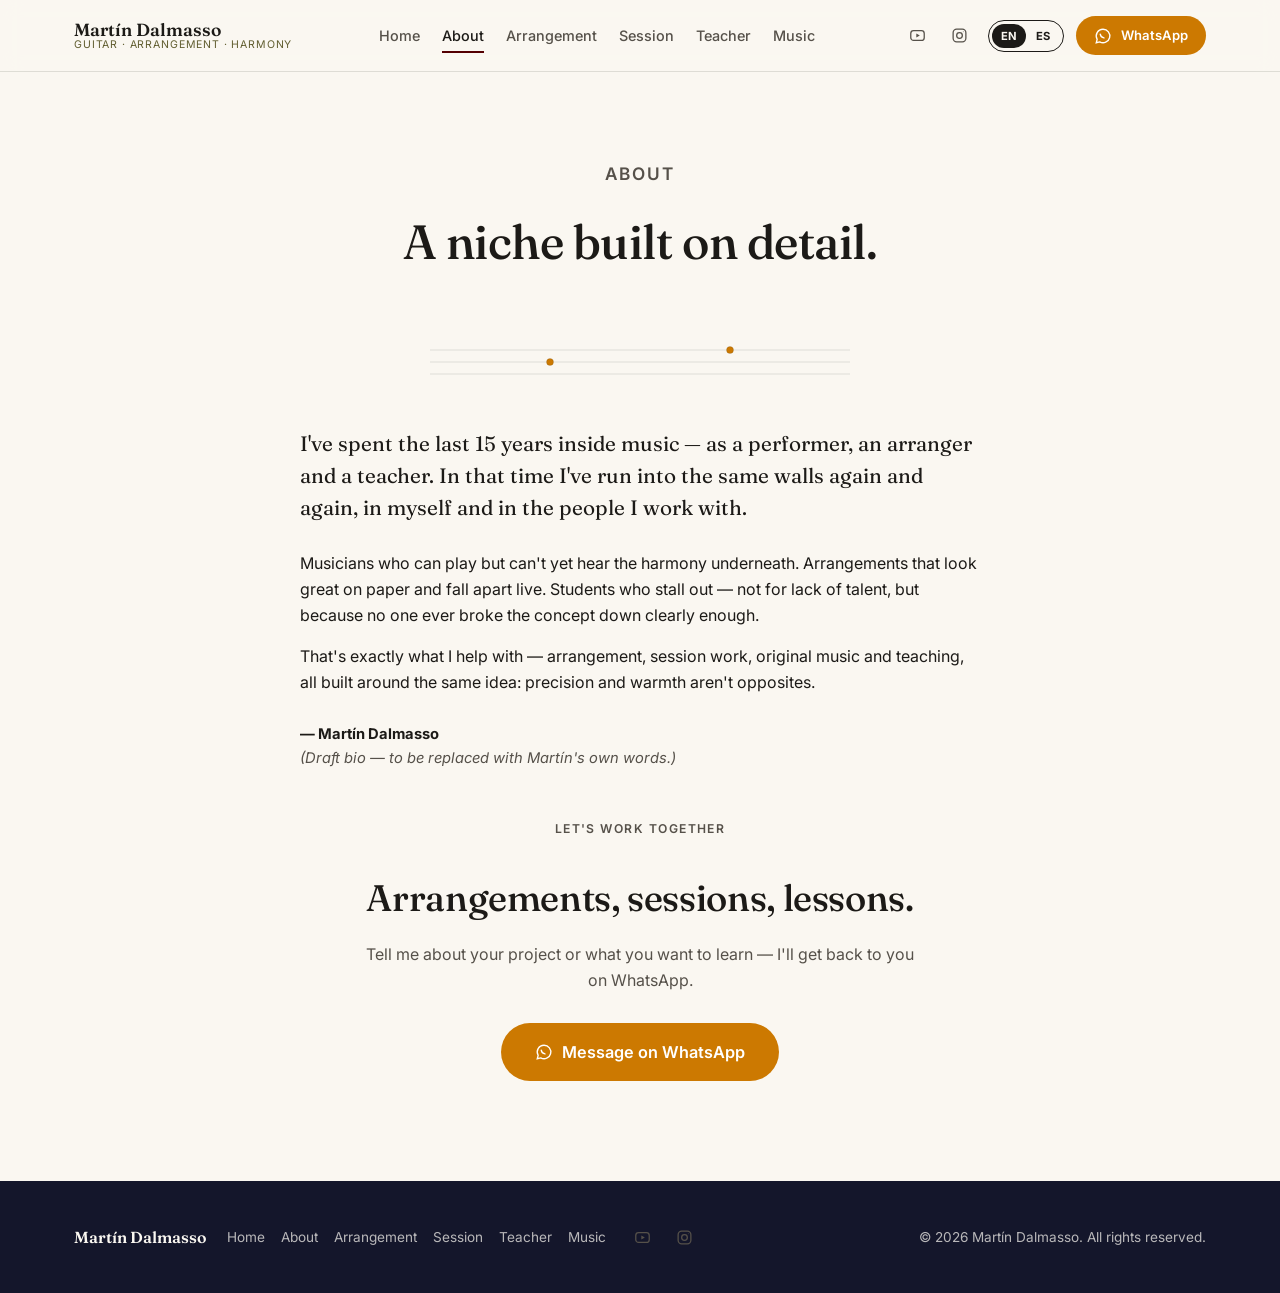
==== about.html @ 407b7cae "Rebuild as multi-page site with real photos, WhatsApp CTA, GH Pages deploy Per client feedback: sepa" ====
<!DOCTYPE html>
<html lang="en">
<head>
<meta charset="UTF-8">
<meta name="viewport" content="width=device-width, initial-scale=1.0">
<title>About — Martín Dalmasso</title>
<meta name="description" content="About Martín Dalmasso: 15 years as a performer, arranger and teacher of modern jazz guitar.">
<link rel="icon" href="data:,">
<link rel="preconnect" href="https://fonts.googleapis.com">
<link rel="preconnect" href="https://fonts.gstatic.com" crossorigin>
<link href="https://fonts.googleapis.com/css2?family=Fraunces:opsz,wght@9..144,400;9..144,500;9..144,600&family=Inter:wght@400;500;600&display=swap" rel="stylesheet">
<link rel="stylesheet" href="css/style.css">
</head>
<body data-page="about">

<a class="skip-link" href="#main" data-i18n="skip">Skip to content</a>

<header class="site-header">
  <div class="header-inner">
    <a class="brand" href="index.html">
      <span class="brand-name">Martín Dalmasso</span>
      <span class="brand-tag" data-i18n="brandTag">guitar · arrangement · harmony</span>
    </a>

    <nav class="main-nav" id="mainNav" aria-label="Primary">
      <a href="index.html" data-page="home" data-i18n="navHome">Home</a>
      <a href="about.html" data-page="about" data-i18n="navAbout">About</a>
      <a href="services/arrangement.html" data-page="arrangement" data-i18n="navArrangement">Arrangement</a>
      <a href="services/session.html" data-page="session" data-i18n="navSession">Session</a>
      <a href="services/teacher.html" data-page="teacher" data-i18n="navTeacher">Teacher</a>
      <a href="services/music.html" data-page="music" data-i18n="navMusic">Music</a>
    </nav>

    <div class="header-actions">
      <div class="social-icons">
        <a href="https://www.youtube.com/@martindalmassom" target="_blank" rel="noopener" aria-label="YouTube">
          <svg viewBox="0 0 24 24" fill="none" stroke="currentColor" stroke-width="1.8"><rect x="2.5" y="5" width="19" height="14" rx="4"></rect><path d="M10.3 9.3v5.4l5-2.7z" fill="currentColor" stroke="none"></path></svg>
        </a>
        <a href="https://www.instagram.com/martindalmassom/" target="_blank" rel="noopener" aria-label="Instagram">
          <svg viewBox="0 0 24 24" fill="none" stroke="currentColor" stroke-width="1.8"><rect x="3" y="3" width="18" height="18" rx="5"></rect><circle cx="12" cy="12" r="4"></circle><circle cx="17.3" cy="6.7" r="0.6" fill="currentColor" stroke="none"></circle></svg>
        </a>
      </div>
      <button class="lang-switch" id="langSwitch" type="button" role="group" aria-label="Language">
        <span class="lang-thumb" aria-hidden="true"></span>
        <span class="lang-opt" data-lang="en">EN</span>
        <span class="lang-opt" data-lang="es">ES</span>
      </button>
      <a class="btn btn-primary btn-small cta-whatsapp" href="#" target="_blank" rel="noopener">
        <svg class="btn-icon" viewBox="0 0 24 24" fill="none" stroke="currentColor" stroke-width="1.8"><path d="M12 3a9 9 0 0 0-7.8 13.5L3 21l4.6-1.2A9 9 0 1 0 12 3z"></path><path d="M8.3 9.6c.4 2.6 2.4 4.6 5 5" stroke-linecap="round"></path></svg>
        <span class="btn-label" data-i18n="ctaWhatsapp">WhatsApp</span>
      </a>
      <button class="nav-toggle" id="navToggle" type="button" aria-expanded="false" aria-controls="mainNav" aria-label="Menu">
        <span></span><span></span><span></span>
      </button>
    </div>
  </div>
</header>

<main id="main">

  <section class="page-copy is-centered" style="padding-top:88px;">
    <div class="section-inner">
      <div class="copy-wrap">
        <p class="eyebrow" data-i18n="aboutEyebrow">About</p>
        <h1 data-i18n="aboutTitle">A niche built on detail.</h1>
      </div>
    </div>
  </section>

  <svg class="staff-divider" viewBox="0 0 420 44" aria-hidden="true">
    <line x1="0" y1="10" x2="420" y2="10"></line>
    <line x1="0" y1="22" x2="420" y2="22"></line>
    <line x1="0" y1="34" x2="420" y2="34"></line>
    <circle class="note-dot" cx="120" cy="22" r="3.5"></circle>
    <circle class="note-dot" cx="300" cy="10" r="3.5"></circle>
  </svg>

  <section class="pitch">
    <div class="section-inner">
      <div class="copy-wrap">
        <blockquote data-i18n="pitchP1">I've spent the last 15 years inside music — as a performer, an arranger and a teacher. In that time I've run into the same walls again and again, in myself and in the people I work with.</blockquote>
        <p data-i18n="pitchP2">Musicians who can play but can't yet hear the harmony underneath. Arrangements that look great on paper and fall apart live. Students who stall out — not for lack of talent, but because no one ever broke the concept down clearly enough.</p>
        <p data-i18n="pitchP3">That's exactly what I help with — arrangement, session work, original music and teaching, all built around the same idea: precision and warmth aren't opposites.</p>
        <p class="pitch-signoff"><strong data-i18n="pitchSignoff">— Martín Dalmasso</strong><br><em data-i18n="pitchNote">(Draft bio — to be replaced with Martín's own words.)</em></p>
      </div>
    </div>
  </section>

  <section class="cta-band" id="contact">
    <div class="section-inner">
      <div class="copy-wrap">
        <p class="eyebrow eyebrow-maroon" data-i18n="ctaBandEyebrow">Let's work together</p>
        <h2 data-i18n="ctaBandTitle">Arrangements, sessions, lessons.</h2>
        <p data-i18n="ctaBandDesc">Tell me about your project or what you want to learn — I'll get back to you on WhatsApp.</p>
        <a class="btn btn-primary btn-large cta-whatsapp" href="#" target="_blank" rel="noopener">
          <svg class="btn-icon" viewBox="0 0 24 24" fill="none" stroke="currentColor" stroke-width="1.8"><path d="M12 3a9 9 0 0 0-7.8 13.5L3 21l4.6-1.2A9 9 0 1 0 12 3z"></path><path d="M8.3 9.6c.4 2.6 2.4 4.6 5 5" stroke-linecap="round"></path></svg>
          <span data-i18n="ctaBandButton">Message on WhatsApp</span>
        </a>
      </div>
    </div>
  </section>

</main>

<footer class="site-footer">
  <div class="section-inner footer-inner">
    <span class="brand-name small">Martín Dalmasso</span>
    <nav class="footer-nav" aria-label="Footer">
      <a href="index.html" data-i18n="navHome">Home</a>
      <a href="about.html" data-i18n="navAbout">About</a>
      <a href="services/arrangement.html" data-i18n="navArrangement">Arrangement</a>
      <a href="services/session.html" data-i18n="navSession">Session</a>
      <a href="services/teacher.html" data-i18n="navTeacher">Teacher</a>
      <a href="services/music.html" data-i18n="navMusic">Music</a>
    </nav>
    <div class="social-icons">
      <a href="https://www.youtube.com/@martindalmassom" target="_blank" rel="noopener" aria-label="YouTube">
        <svg viewBox="0 0 24 24" fill="none" stroke="currentColor" stroke-width="1.8"><rect x="2.5" y="5" width="19" height="14" rx="4"></rect><path d="M10.3 9.3v5.4l5-2.7z" fill="currentColor" stroke="none"></path></svg>
      </a>
      <a href="https://www.instagram.com/martindalmassom/" target="_blank" rel="noopener" aria-label="Instagram">
        <svg viewBox="0 0 24 24" fill="none" stroke="currentColor" stroke-width="1.8"><rect x="3" y="3" width="18" height="18" rx="5"></rect><circle cx="12" cy="12" r="4"></circle><circle cx="17.3" cy="6.7" r="0.6" fill="currentColor" stroke="none"></circle></svg>
      </a>
    </div>
    <span class="footer-note" data-i18n="footerNote">© 2026 Martín Dalmasso. All rights reserved.</span>
  </div>
</footer>

<script src="js/i18n.js"></script>
<script src="js/main.js"></script>
</body>
</html>
---- css/style.css ----
/* =========================================================
   Martín Dalmasso — design tokens
   ========================================================= */
:root{
  /* brand palette (given) */
  --olive:   #615d30;
  --amber:   #cc7901;
  --navy:    #353c56;
  --maroon:  #540002;

  /* derived neutrals — photo-forward, Kurt-Rosenwinkel-style light site */
  --paper:        #faf7f1;
  --paper-alt:    #f1ebdd;
  --ink:          #1c1a17;
  --ink-soft:     #56514a;
  --navy-deep:    #20243a;
  --navy-deeper:  #14162b;
  --line:         rgba(28,26,23,0.12);
  --line-on-dark: rgba(250,247,241,0.14);

  --font-display: "Fraunces", Georgia, serif;
  --font-body: "Inter", -apple-system, BlinkMacSystemFont, "Segoe UI", sans-serif;

  --max-width: 1180px;
  --radius: 14px;
  --ease: cubic-bezier(.22,.8,.3,1);
}

*{ box-sizing: border-box; }
html{ scroll-behavior: smooth; }
body{
  margin: 0;
  background: var(--paper);
  color: var(--ink);
  font-family: var(--font-body);
  line-height: 1.6;
  -webkit-font-smoothing: antialiased;
}
h1,h2,h3{
  font-family: var(--font-display);
  margin: 0 0 .4em;
  font-weight: 500;
  letter-spacing: -0.01em;
}
p{ margin: 0 0 1em; }
a{ color: inherit; text-decoration: none; }
img, svg{ display: block; max-width: 100%; }
.section-inner{
  max-width: var(--max-width);
  margin: 0 auto;
  padding: 0 24px;
}

.skip-link{
  position: absolute; left: -999px; top: 0;
  background: var(--ink); color: var(--paper); padding: 10px 16px; z-index: 999;
}
.skip-link:focus{ left: 12px; top: 12px; }

/* =========================================================
   Buttons
   ========================================================= */
.btn{
  display: inline-flex; align-items: center; gap: 9px;
  font-weight: 600; font-size: .95rem;
  padding: 13px 26px;
  border-radius: 999px;
  transition: transform .25s var(--ease), background .25s var(--ease), color .25s var(--ease), border-color .25s var(--ease);
  white-space: nowrap;
}
.btn-primary{
  background: var(--amber);
  color: #fff;
}
.btn-primary:hover{ background: var(--maroon); transform: translateY(-1px); }
.btn-ghost{
  border: 1.5px solid var(--ink);
  color: var(--ink);
}
.btn-ghost:hover{ background: var(--ink); color: var(--paper); }
.btn-on-dark{ border-color: rgba(250,247,241,0.55); color: var(--paper); }
.btn-on-dark:hover{ background: var(--paper); color: var(--navy-deep); }
.btn-small{ padding: 9px 18px; font-size: .82rem; }
.btn-large{ padding: 16px 34px; font-size: 1.02rem; }
.btn-icon{ width: 18px; height: 18px; flex-shrink: 0; }

/* =========================================================
   Header
   ========================================================= */
.site-header{
  position: sticky; top: 0; z-index: 100;
  background: rgba(250,247,241,0.88);
  backdrop-filter: blur(10px);
  border-bottom: 1px solid var(--line);
}
.header-inner{
  max-width: var(--max-width);
  margin: 0 auto;
  padding: 16px 24px;
  display: flex; align-items: center; justify-content: space-between;
  gap: 20px;
}
.brand{ display: flex; flex-direction: column; line-height: 1.1; }
.brand-name{ font-family: var(--font-display); font-size: 1.1rem; font-weight: 600; color: var(--ink); }
.brand-name.small{ font-size: 1rem; }
.brand-tag{ font-size: .66rem; letter-spacing: .08em; text-transform: uppercase; color: var(--olive); }

.main-nav{ display: flex; gap: 22px; font-size: .9rem; font-weight: 500; }
.main-nav a{ position: relative; padding: 4px 0; color: var(--ink-soft); transition: color .2s var(--ease); }
.main-nav a::after{
  content: ""; position: absolute; left: 0; right: 100%; bottom: -2px; height: 2px;
  background: var(--amber); transition: right .25s var(--ease);
}
.main-nav a:hover{ color: var(--ink); }
.main-nav a:hover::after{ right: 0; }
.main-nav a.is-active{ color: var(--ink); }
.main-nav a.is-active::after{ right: 0; background: var(--maroon); }

.header-actions{ display: flex; align-items: center; gap: 12px; }

.social-icons{ display: flex; align-items: center; gap: 10px; }
.social-icons a{
  display: flex; align-items: center; justify-content: center;
  width: 32px; height: 32px; border-radius: 999px;
  color: var(--ink-soft);
  transition: color .2s var(--ease), background .2s var(--ease);
}
.social-icons a:hover{ color: var(--amber); background: var(--paper-alt); }
.social-icons svg{ width: 17px; height: 17px; }
.footer .social-icons a{ color: rgba(250,247,241,0.75); }
.footer .social-icons a:hover{ color: var(--amber); background: rgba(250,247,241,0.08); }

/* language pill switch */
.lang-switch{
  position: relative;
  display: flex; align-items: center;
  width: 76px; height: 32px;
  border-radius: 999px;
  border: 1.5px solid var(--ink);
  background: transparent;
  cursor: pointer;
  padding: 3px;
  font-family: var(--font-body);
  flex-shrink: 0;
}
.lang-opt{
  flex: 1; z-index: 2; text-align: center;
  font-size: .7rem; font-weight: 700; letter-spacing: .04em;
  color: var(--ink); transition: color .25s var(--ease);
}
.lang-thumb{
  position: absolute; top: 3px; left: 3px;
  width: calc(50% - 3px); height: calc(100% - 6px);
  border-radius: 999px;
  background: var(--ink);
  transition: transform .3s var(--ease);
}
.lang-switch[data-active="es"] .lang-thumb{ transform: translateX(100%); }
.lang-switch[data-active="en"] .lang-opt[data-lang="en"],
.lang-switch[data-active="es"] .lang-opt[data-lang="es"]{ color: var(--paper); }

.nav-toggle{
  display: none;
  width: 34px; height: 34px;
  border: none; background: none; cursor: pointer;
  flex-direction: column; justify-content: center; gap: 5px;
}
.nav-toggle span{ height: 2px; background: var(--ink); border-radius: 2px; }

/* =========================================================
   Hero banner (photo-led, every page)
   ========================================================= */
.hero-banner{
  position: relative;
  width: 100%;
  height: 62vh;
  min-height: 380px;
  max-height: 680px;
  overflow: hidden;
  background: var(--navy-deeper);
}
.hero-banner img{
  width: 100%; height: 100%;
  object-fit: cover;
}
.hero-banner.pos-top img{ object-position: center 20%; }
.hero-banner.pos-mid img{ object-position: center 45%; }
.hero-banner.pos-low img{ object-position: center 65%; }

/* =========================================================
   Page copy blocks
   ========================================================= */
.eyebrow{
  font-size: .76rem; letter-spacing: .12em; text-transform: uppercase;
  color: var(--amber); font-weight: 600; margin-bottom: 16px;
}
.eyebrow-maroon{ color: var(--maroon); }

.page-copy{ padding: 72px 0 32px; }
.page-copy.is-centered{ text-align: center; }
.page-copy .copy-wrap{ max-width: 680px; }
.page-copy.is-centered .copy-wrap{ margin: 0 auto; }
.page-copy h1, .page-copy h2{ font-size: clamp(2rem, 4.4vw, 3rem); color: var(--ink); }
.page-copy p{ color: var(--ink-soft); font-size: 1.08rem; }
.page-copy p.lede{ font-size: 1.2rem; color: var(--ink); }

/* staff-line motif divider (kept from v1 — liked detail) */
.staff-divider{
  width: 100%; max-width: 420px; height: 44px; margin: 8px auto 36px;
  stroke: var(--line); stroke-width: 1;
}
.staff-divider .note-dot{ fill: var(--amber); }
.page-copy.is-left .staff-divider{ margin-left: 0; }

/* =========================================================
   Quick-nav cards (Home → service pages)
   ========================================================= */
.quicknav{ padding: 16px 0 96px; }
.quicknav-grid{
  display: grid;
  grid-template-columns: repeat(auto-fit, minmax(230px, 1fr));
  gap: 24px;
}
.quicknav-card{
  display: block;
  background: var(--paper-alt);
  border-radius: var(--radius);
  padding: 32px 26px;
  border: 1px solid var(--line);
  transition: transform .3s var(--ease), box-shadow .3s var(--ease), border-color .3s var(--ease);
}
.quicknav-card:hover{
  transform: translateY(-4px);
  box-shadow: 0 16px 40px rgba(28,26,23,.08);
  border-color: var(--amber);
}
.quicknav-icon{
  width: 40px; height: 40px; margin-bottom: 20px;
  stroke: var(--maroon); stroke-width: 2.2; fill: none;
  stroke-linecap: round; stroke-linejoin: round;
}
.quicknav-card h3{ font-size: 1.15rem; color: var(--ink); margin-bottom: 8px; }
.quicknav-card p{ font-size: .92rem; color: var(--ink-soft); margin: 0 0 14px; }
.quicknav-card .quicknav-link{ font-size: .85rem; font-weight: 600; color: var(--amber); }

/* =========================================================
   Video embeds
   ========================================================= */
.video-section{ padding: 8px 0 88px; }
.video-grid{
  display: grid;
  grid-template-columns: repeat(auto-fit, minmax(320px, 1fr));
  gap: 28px;
}
.video-frame{
  position: relative; width: 100%; padding-top: 56.25%;
  border-radius: var(--radius); overflow: hidden;
  box-shadow: 0 20px 50px rgba(28,26,23,.14);
  border: 1px solid var(--line);
  background: #000;
}
.video-frame iframe{ position: absolute; inset: 0; width: 100%; height: 100%; border: 0; }

/* =========================================================
   CTA band
   ========================================================= */
.cta-band{ padding: 10px 0 100px; text-align: center; }
.cta-band .copy-wrap{ max-width: 560px; margin: 0 auto; }
.cta-band h2{ font-size: clamp(1.7rem, 3.6vw, 2.3rem); color: var(--ink); }
.cta-band p{ color: var(--ink-soft); margin-bottom: 30px; }

/* =========================================================
   About page — first-person pitch
   ========================================================= */
.pitch{ padding: 8px 0 24px; }
.pitch .copy-wrap{ max-width: 680px; margin: 0 auto; }
.pitch blockquote{
  margin: 0 0 1.3em;
  font-family: var(--font-display);
  font-size: 1.3rem;
  line-height: 1.55;
  color: var(--ink);
}
.pitch-signoff{ font-size: .92rem; color: var(--ink-soft); margin-top: 28px; }
.pitch-signoff strong{ color: var(--ink); }

/* =========================================================
   Footer
   ========================================================= */
.site-footer{ background: var(--navy-deeper); color: rgba(250,247,241,0.72); padding: 40px 0; }
.footer-inner{
  display: flex; flex-wrap: wrap; align-items: center; gap: 20px;
  font-size: .85rem;
}
.footer-inner .brand-name{ color: var(--paper); }
.footer-nav{ display: flex; flex-wrap: wrap; gap: 16px; }
.footer-nav a:hover{ color: var(--amber); }
.footer-note{ margin-left: auto; }

/* =========================================================
   Reveal-on-scroll (minimal, respects reduced motion)
   ========================================================= */
.reveal{ opacity: 0; transform: translateY(16px); transition: opacity .6s var(--ease), transform .6s var(--ease); }
.reveal.is-visible{ opacity: 1; transform: translateY(0); }
@media (prefers-reduced-motion: reduce){
  .reveal{ opacity: 1; transform: none; transition: none; }
}

/* =========================================================
   Responsive
   ========================================================= */
@media (max-width: 980px){
  .main-nav{
    position: absolute; top: 100%; left: 0; right: 0;
    background: var(--paper);
    flex-direction: column; gap: 0;
    border-bottom: 1px solid var(--line);
    max-height: 0; overflow: hidden;
    transition: max-height .3s var(--ease);
  }
  .main-nav.is-open{ max-height: 360px; overflow-y: auto; }
  .main-nav a{ padding: 14px 24px; border-top: 1px solid var(--line); }
  .main-nav a::after{ display: none; }
  .nav-toggle{ display: flex; }
  .header-actions .social-icons{ display: none; }
}

@media (max-width: 620px){
  .hero-banner{ height: 46vh; min-height: 300px; }
  .page-copy{ padding: 52px 0 24px; }
  .footer-inner{ flex-direction: column; align-items: flex-start; }
  .footer-note{ margin-left: 0; }
  .header-actions .btn-small span.btn-label{ display: none; }
  .header-inner{ gap: 10px; }
  .brand-tag{ display: none; }
  .brand-name{ font-size: 1rem; white-space: nowrap; }
  .header-actions{ gap: 8px; }
  .lang-switch{ width: 68px; }
}
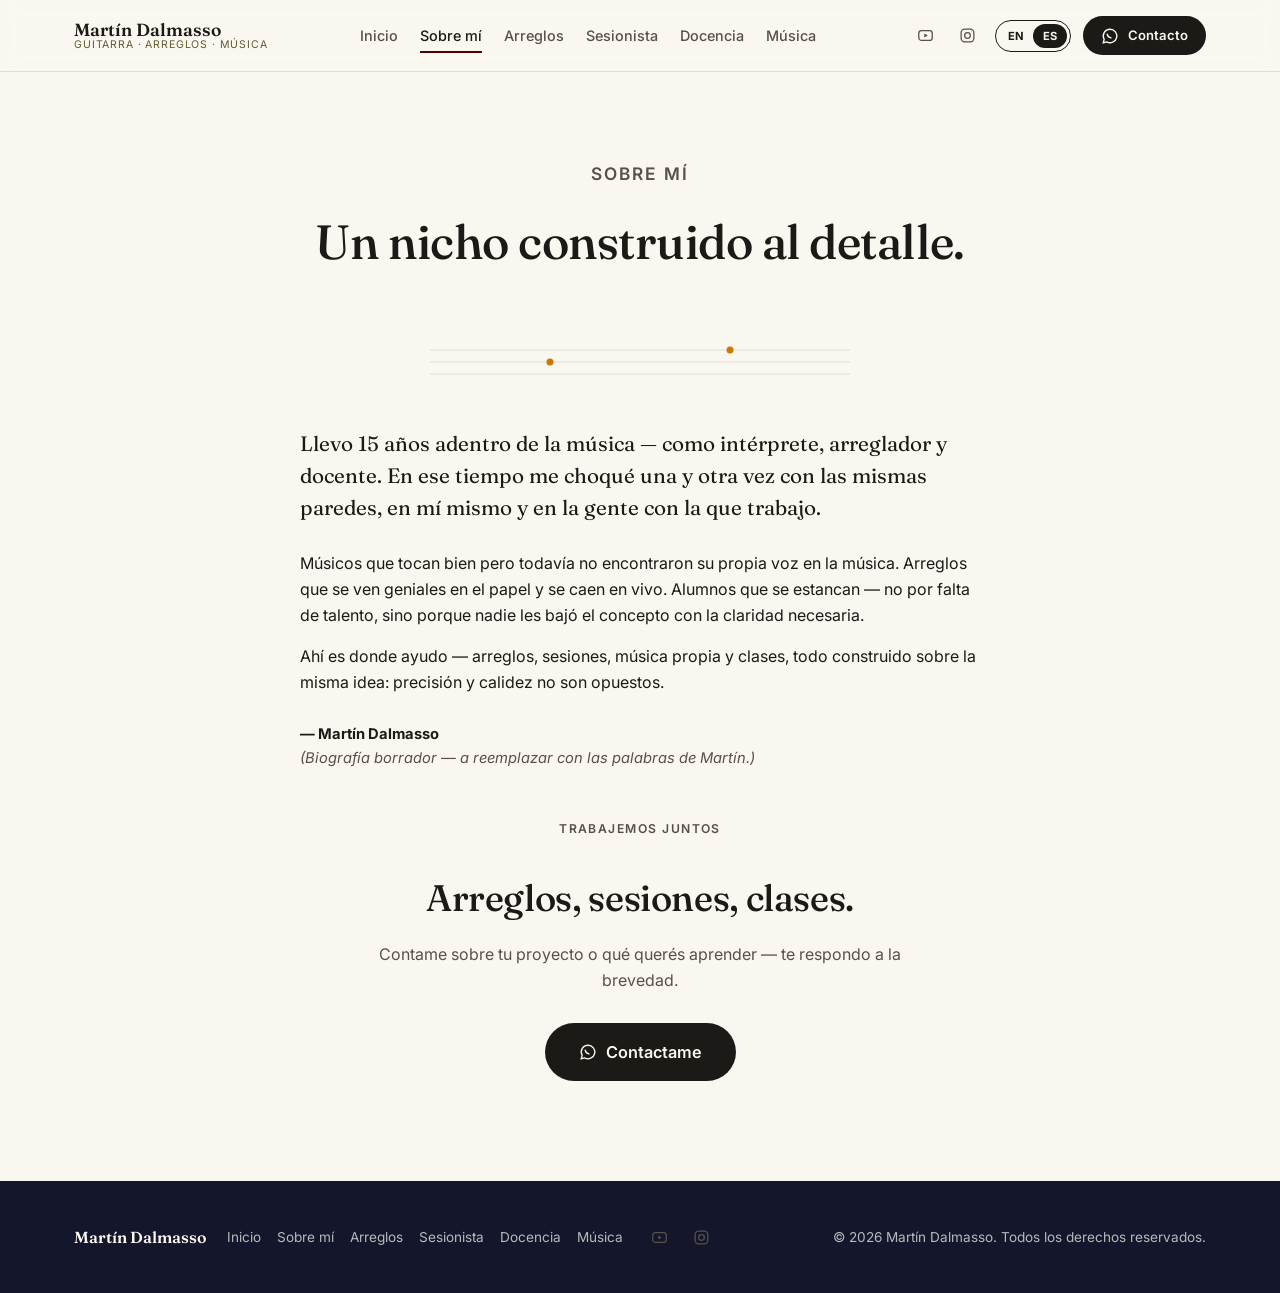
==== commit fc1f1746: "Meeting feedback: Spanish default, de-brand CTA, black button, string animation - Default language i" ====
--- a/about.html
+++ b/about.html
@@ -19,7 +19,7 @@
   <div class="header-inner">
     <a class="brand" href="index.html">
       <span class="brand-name">Martín Dalmasso</span>
-      <span class="brand-tag" data-i18n="brandTag">guitar · arrangement · harmony</span>
+      <span class="brand-tag" data-i18n="brandTag">guitar · arrangement · music</span>
     </a>
 
     <nav class="main-nav" id="mainNav" aria-label="Primary">
@@ -45,9 +45,9 @@
         <span class="lang-opt" data-lang="en">EN</span>
         <span class="lang-opt" data-lang="es">ES</span>
       </button>
-      <a class="btn btn-primary btn-small cta-whatsapp" href="#" target="_blank" rel="noopener">
+      <a class="btn btn-primary btn-small cta-contact" href="#" target="_blank" rel="noopener">
         <svg class="btn-icon" viewBox="0 0 24 24" fill="none" stroke="currentColor" stroke-width="1.8"><path d="M12 3a9 9 0 0 0-7.8 13.5L3 21l4.6-1.2A9 9 0 1 0 12 3z"></path><path d="M8.3 9.6c.4 2.6 2.4 4.6 5 5" stroke-linecap="round"></path></svg>
-        <span class="btn-label" data-i18n="ctaWhatsapp">WhatsApp</span>
+        <span class="btn-label" data-i18n="ctaContact">Contact</span>
       </a>
       <button class="nav-toggle" id="navToggle" type="button" aria-expanded="false" aria-controls="mainNav" aria-label="Menu">
         <span></span><span></span><span></span>
@@ -67,19 +67,21 @@
     </div>
   </section>
 
-  <svg class="staff-divider" viewBox="0 0 420 44" aria-hidden="true">
-    <line x1="0" y1="10" x2="420" y2="10"></line>
-    <line x1="0" y1="22" x2="420" y2="22"></line>
-    <line x1="0" y1="34" x2="420" y2="34"></line>
-    <circle class="note-dot" cx="120" cy="22" r="3.5"></circle>
-    <circle class="note-dot" cx="300" cy="10" r="3.5"></circle>
-  </svg>
+  <div class="strings-wrap is-standalone">
+    <svg class="strings" viewBox="0 0 420 44" preserveAspectRatio="none" aria-hidden="true">
+      <path class="string-line" data-y="10"></path>
+      <path class="string-line" data-y="22"></path>
+      <path class="string-line" data-y="34"></path>
+      <circle class="note-dot" cx="120" cy="22" r="3.5"></circle>
+      <circle class="note-dot" cx="300" cy="10" r="3.5"></circle>
+    </svg>
+  </div>
 
   <section class="pitch">
     <div class="section-inner">
       <div class="copy-wrap">
         <blockquote data-i18n="pitchP1">I've spent the last 15 years inside music — as a performer, an arranger and a teacher. In that time I've run into the same walls again and again, in myself and in the people I work with.</blockquote>
-        <p data-i18n="pitchP2">Musicians who can play but can't yet hear the harmony underneath. Arrangements that look great on paper and fall apart live. Students who stall out — not for lack of talent, but because no one ever broke the concept down clearly enough.</p>
+        <p data-i18n="pitchP2">Musicians who can play but haven't yet found their own voice in the music. Arrangements that look great on paper and fall apart live. Students who stall out — not for lack of talent, but because no one ever broke the concept down clearly enough.</p>
         <p data-i18n="pitchP3">That's exactly what I help with — arrangement, session work, original music and teaching, all built around the same idea: precision and warmth aren't opposites.</p>
         <p class="pitch-signoff"><strong data-i18n="pitchSignoff">— Martín Dalmasso</strong><br><em data-i18n="pitchNote">(Draft bio — to be replaced with Martín's own words.)</em></p>
       </div>
@@ -91,10 +93,10 @@
       <div class="copy-wrap">
         <p class="eyebrow eyebrow-maroon" data-i18n="ctaBandEyebrow">Let's work together</p>
         <h2 data-i18n="ctaBandTitle">Arrangements, sessions, lessons.</h2>
-        <p data-i18n="ctaBandDesc">Tell me about your project or what you want to learn — I'll get back to you on WhatsApp.</p>
-        <a class="btn btn-primary btn-large cta-whatsapp" href="#" target="_blank" rel="noopener">
+        <p data-i18n="ctaBandDesc">Tell me about your project or what you want to learn — I'll get back to you soon.</p>
+        <a class="btn btn-primary btn-large cta-contact" href="#" target="_blank" rel="noopener">
           <svg class="btn-icon" viewBox="0 0 24 24" fill="none" stroke="currentColor" stroke-width="1.8"><path d="M12 3a9 9 0 0 0-7.8 13.5L3 21l4.6-1.2A9 9 0 1 0 12 3z"></path><path d="M8.3 9.6c.4 2.6 2.4 4.6 5 5" stroke-linecap="round"></path></svg>
-          <span data-i18n="ctaBandButton">Message on WhatsApp</span>
+          <span data-i18n="ctaBandButton">Get in touch</span>
         </a>
       </div>
     </div>
--- a/css/style.css
+++ b/css/style.css
@@ -69,8 +69,8 @@
   white-space: nowrap;
 }
 .btn-primary{
-  background: var(--amber);
-  color: #fff;
+  background: var(--ink);
+  color: var(--paper);
 }
 .btn-primary:hover{ background: var(--maroon); transform: translateY(-1px); }
 .btn-ghost{
@@ -204,13 +204,42 @@
 .page-copy p{ color: var(--ink-soft); font-size: 1.08rem; }
 .page-copy p.lede{ font-size: 1.2rem; color: var(--ink); }
 
-/* staff-line motif divider (kept from v1 — liked detail) */
-.staff-divider{
-  width: 100%; max-width: 420px; height: 44px; margin: 8px auto 36px;
-  stroke: var(--line); stroke-width: 1;
-}
-.staff-divider .note-dot{ fill: var(--amber); }
-.page-copy.is-left .staff-divider{ margin-left: 0; }
+/* =========================================================
+   Animated strings (guitar-string background motif)
+   Draws itself in on load; bends toward the pointer on hover.
+   See initStrings() in js/main.js.
+   ========================================================= */
+.strings-wrap{ position: relative; }
+.strings-wrap > .section-inner,
+.strings-wrap > .copy-wrap{ position: relative; z-index: 1; }
+.strings{
+  position: absolute;
+  inset: 0;
+  width: 100%;
+  height: 100%;
+  z-index: 0;
+  overflow: visible;
+}
+.string-line{
+  fill: none;
+  stroke: var(--line);
+  stroke-width: 1;
+}
+.strings .note-dot{ fill: var(--amber); opacity: .85; }
+@media (prefers-reduced-motion: reduce){
+  .string-line, .strings .note-dot{ transition: none !important; }
+}
+
+/* Standalone variant — the SVG *is* the content (e.g. the About-page
+   divider), not a background layer behind other elements. */
+.strings-wrap.is-standalone{
+  width: 100%; max-width: 420px; margin: 8px auto 36px;
+}
+.strings-wrap.is-standalone .strings{
+  position: static;
+  width: 100%; height: 44px;
+}
+.page-copy.is-left .strings-wrap.is-standalone{ margin-left: 0; }
 
 /* =========================================================
    Quick-nav cards (Home → service pages)
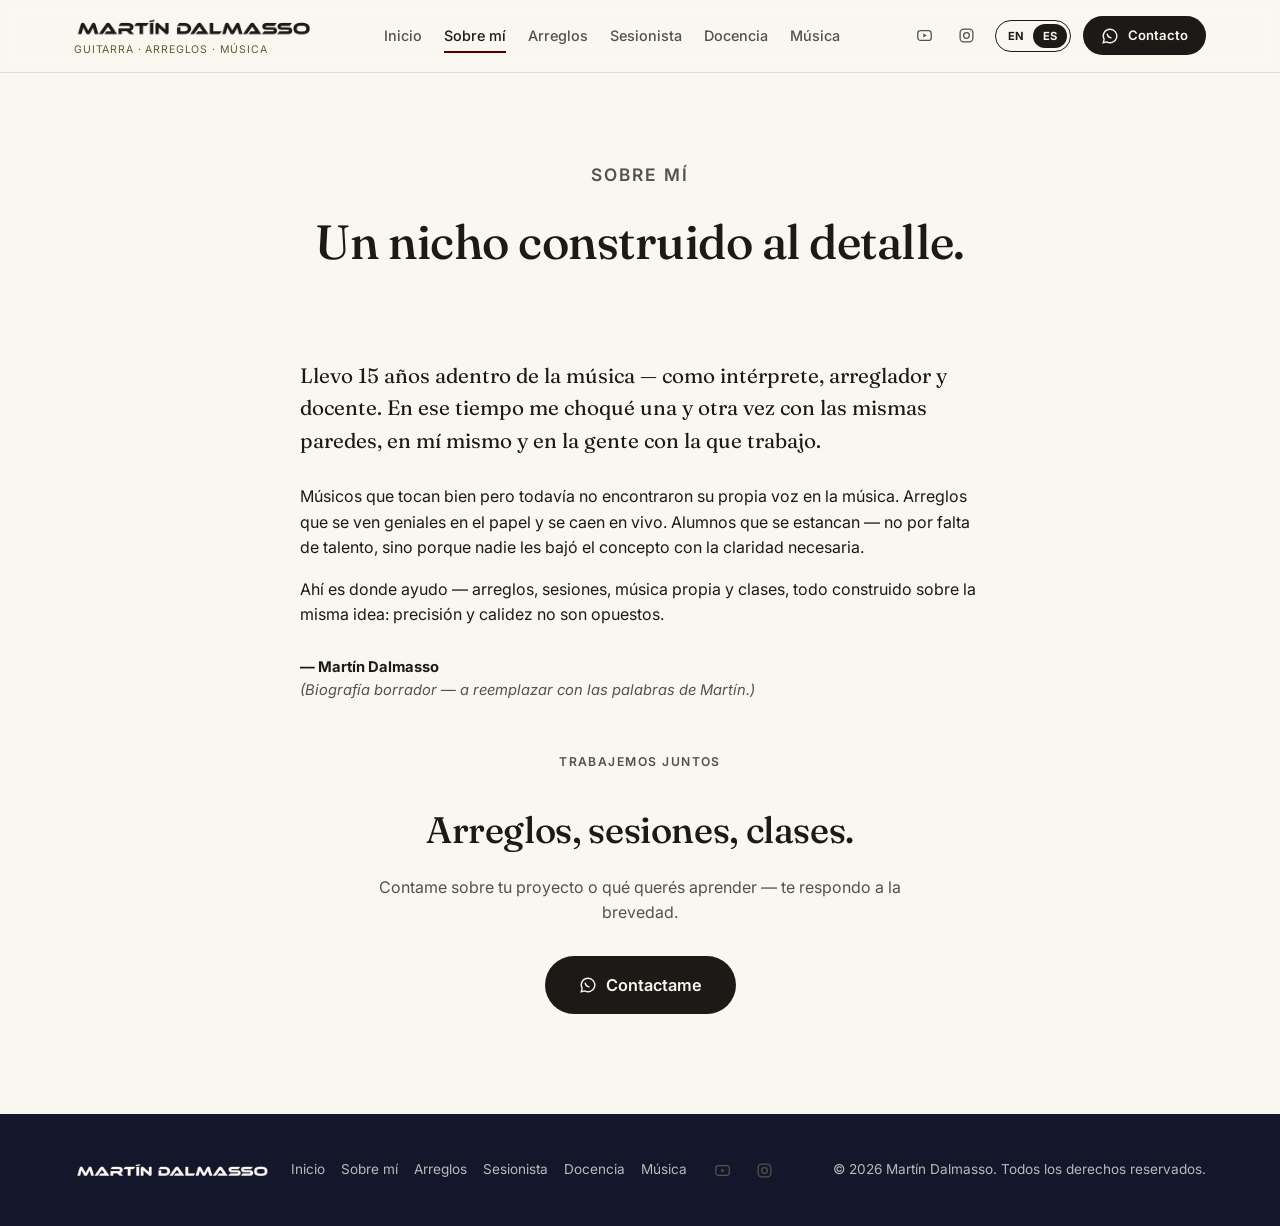
==== commit 98e54a3f: "Fix card alignment, drop strings for hero parallax, add logotype wordmark - Fixed quicknav "Ver ->" " ====
--- a/about.html
+++ b/about.html
@@ -18,7 +18,7 @@
 <header class="site-header">
   <div class="header-inner">
     <a class="brand" href="index.html">
-      <span class="brand-name">Martín Dalmasso</span>
+      <img class="brand-mark" src="assets/brand/wordmark-ink.png" alt="Martín Dalmasso">
       <span class="brand-tag" data-i18n="brandTag">guitar · arrangement · music</span>
     </a>
 
@@ -67,16 +67,6 @@
     </div>
   </section>
 
-  <div class="strings-wrap is-standalone">
-    <svg class="strings" viewBox="0 0 420 44" preserveAspectRatio="none" aria-hidden="true">
-      <path class="string-line" data-y="10"></path>
-      <path class="string-line" data-y="22"></path>
-      <path class="string-line" data-y="34"></path>
-      <circle class="note-dot" cx="120" cy="22" r="3.5"></circle>
-      <circle class="note-dot" cx="300" cy="10" r="3.5"></circle>
-    </svg>
-  </div>
-
   <section class="pitch">
     <div class="section-inner">
       <div class="copy-wrap">
@@ -106,7 +96,7 @@
 
 <footer class="site-footer">
   <div class="section-inner footer-inner">
-    <span class="brand-name small">Martín Dalmasso</span>
+    <img class="brand-mark small" src="assets/brand/wordmark-paper.png" alt="Martín Dalmasso">
     <nav class="footer-nav" aria-label="Footer">
       <a href="index.html" data-i18n="navHome">Home</a>
       <a href="about.html" data-i18n="navAbout">About</a>
--- a/css/style.css
+++ b/css/style.css
@@ -101,9 +101,9 @@
   gap: 20px;
 }
 .brand{ display: flex; flex-direction: column; line-height: 1.1; }
-.brand-name{ font-family: var(--font-display); font-size: 1.1rem; font-weight: 600; color: var(--ink); }
-.brand-name.small{ font-size: 1rem; }
-.brand-tag{ font-size: .66rem; letter-spacing: .08em; text-transform: uppercase; color: var(--olive); }
+.brand-mark{ height: 22px; width: auto; }
+.brand-mark.small{ height: 18px; }
+.brand-tag{ margin-top: 6px; font-size: .66rem; letter-spacing: .08em; text-transform: uppercase; color: var(--olive); }
 
 .main-nav{ display: flex; gap: 22px; font-size: .9rem; font-weight: 500; }
 .main-nav a{ position: relative; padding: 4px 0; color: var(--ink-soft); transition: color .2s var(--ease); }
@@ -204,42 +204,26 @@
 .page-copy p{ color: var(--ink-soft); font-size: 1.08rem; }
 .page-copy p.lede{ font-size: 1.2rem; color: var(--ink); }
 
-/* =========================================================
-   Animated strings (guitar-string background motif)
-   Draws itself in on load; bends toward the pointer on hover.
-   See initStrings() in js/main.js.
-   ========================================================= */
-.strings-wrap{ position: relative; }
-.strings-wrap > .section-inner,
-.strings-wrap > .copy-wrap{ position: relative; z-index: 1; }
-.strings{
-  position: absolute;
-  inset: 0;
-  width: 100%;
-  height: 100%;
-  z-index: 0;
-  overflow: visible;
-}
-.string-line{
-  fill: none;
-  stroke: var(--line);
-  stroke-width: 1;
-}
-.strings .note-dot{ fill: var(--amber); opacity: .85; }
+.hero-wordmark{ height: clamp(46px, 8vw, 92px); width: auto; margin: 0 auto; }
+.page-copy.is-centered h1{ display: flex; justify-content: center; }
+
+/* =========================================================
+   Hero parallax + reveal
+   The image is pre-scaled up (headroom to pan) and starts
+   transparent; JS fades it in once, then drives translateY
+   continuously from scroll position — no CSS transition on
+   transform, so the pan stays locked to scroll with no lag.
+   See initParallax() in js/main.js.
+   ========================================================= */
+.hero-banner img{
+  will-change: transform;
+  opacity: 0;
+  transition: opacity 1s var(--ease);
+}
+.hero-banner img.is-in{ opacity: 1; }
 @media (prefers-reduced-motion: reduce){
-  .string-line, .strings .note-dot{ transition: none !important; }
-}
-
-/* Standalone variant — the SVG *is* the content (e.g. the About-page
-   divider), not a background layer behind other elements. */
-.strings-wrap.is-standalone{
-  width: 100%; max-width: 420px; margin: 8px auto 36px;
-}
-.strings-wrap.is-standalone .strings{
-  position: static;
-  width: 100%; height: 44px;
-}
-.page-copy.is-left .strings-wrap.is-standalone{ margin-left: 0; }
+  .hero-banner img{ transition: none; opacity: 1; transform: none !important; }
+}
 
 /* =========================================================
    Quick-nav cards (Home → service pages)
@@ -251,7 +235,9 @@
   gap: 24px;
 }
 .quicknav-card{
-  display: block;
+  display: flex;
+  flex-direction: column;
+  align-items: flex-start;
   background: var(--paper-alt);
   border-radius: var(--radius);
   padding: 32px 26px;
@@ -270,7 +256,7 @@
 }
 .quicknav-card h3{ font-size: 1.15rem; color: var(--ink); margin-bottom: 8px; }
 .quicknav-card p{ font-size: .92rem; color: var(--ink-soft); margin: 0 0 14px; }
-.quicknav-card .quicknav-link{ font-size: .85rem; font-weight: 600; color: var(--amber); }
+.quicknav-card .quicknav-link{ margin-top: auto; padding-top: 2px; font-size: .85rem; font-weight: 600; color: var(--amber); }
 
 /* =========================================================
    Video embeds
@@ -301,7 +287,7 @@
 /* =========================================================
    About page — first-person pitch
    ========================================================= */
-.pitch{ padding: 8px 0 24px; }
+.pitch{ padding: 28px 0 24px; }
 .pitch .copy-wrap{ max-width: 680px; margin: 0 auto; }
 .pitch blockquote{
   margin: 0 0 1.3em;
@@ -321,7 +307,6 @@
   display: flex; flex-wrap: wrap; align-items: center; gap: 20px;
   font-size: .85rem;
 }
-.footer-inner .brand-name{ color: var(--paper); }
 .footer-nav{ display: flex; flex-wrap: wrap; gap: 16px; }
 .footer-nav a:hover{ color: var(--amber); }
 .footer-note{ margin-left: auto; }
